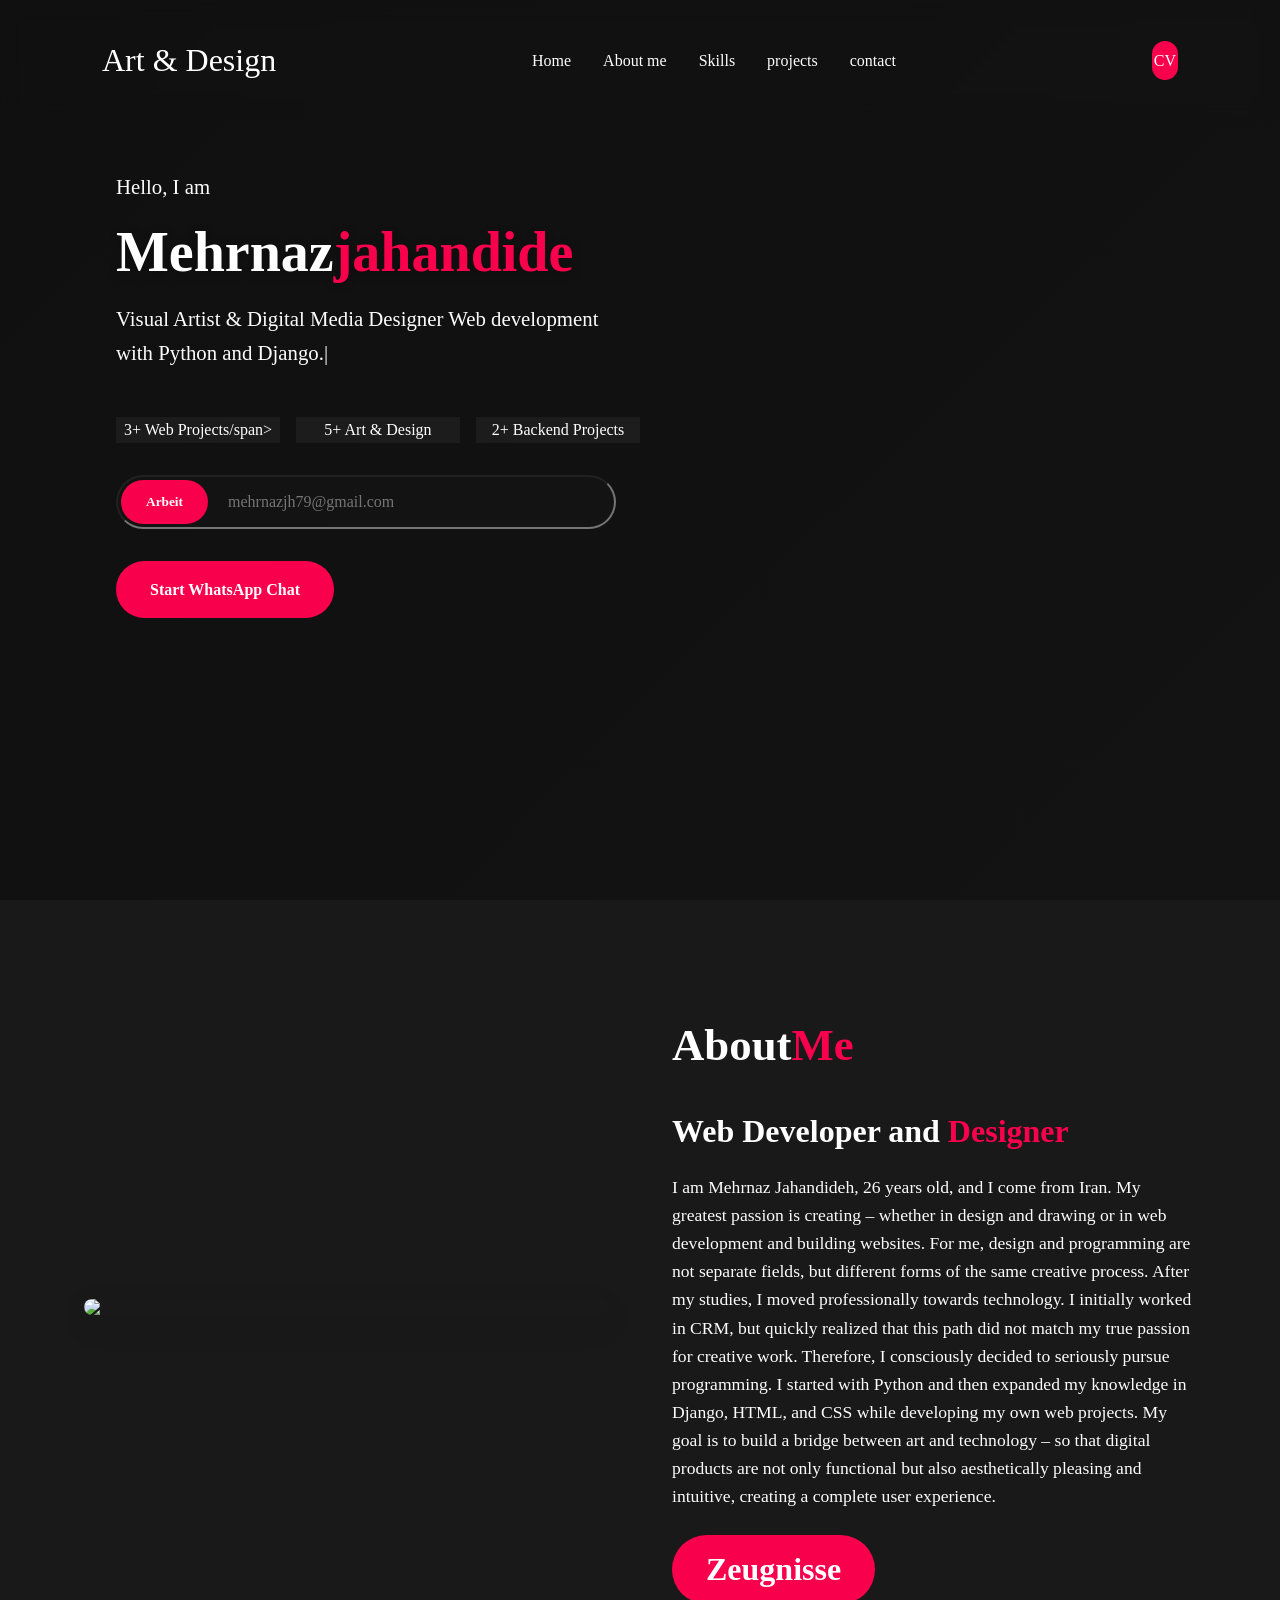
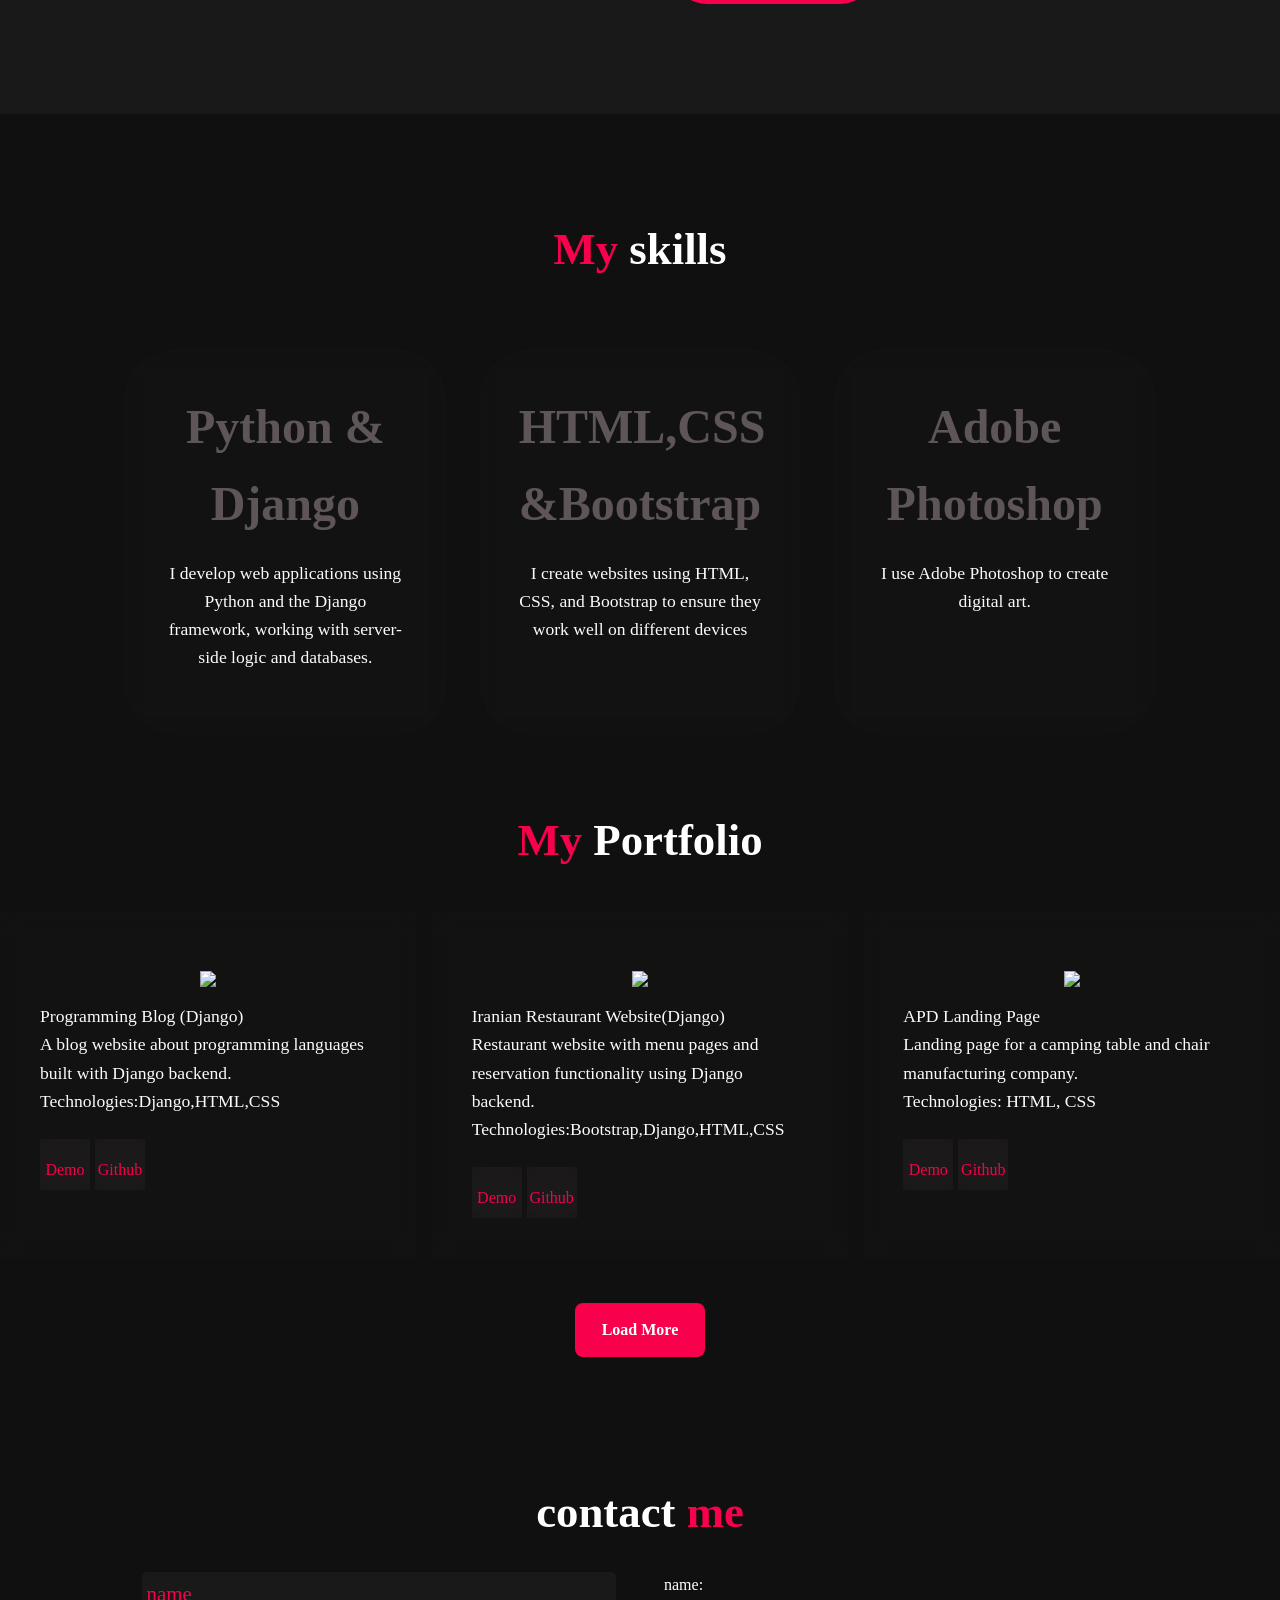
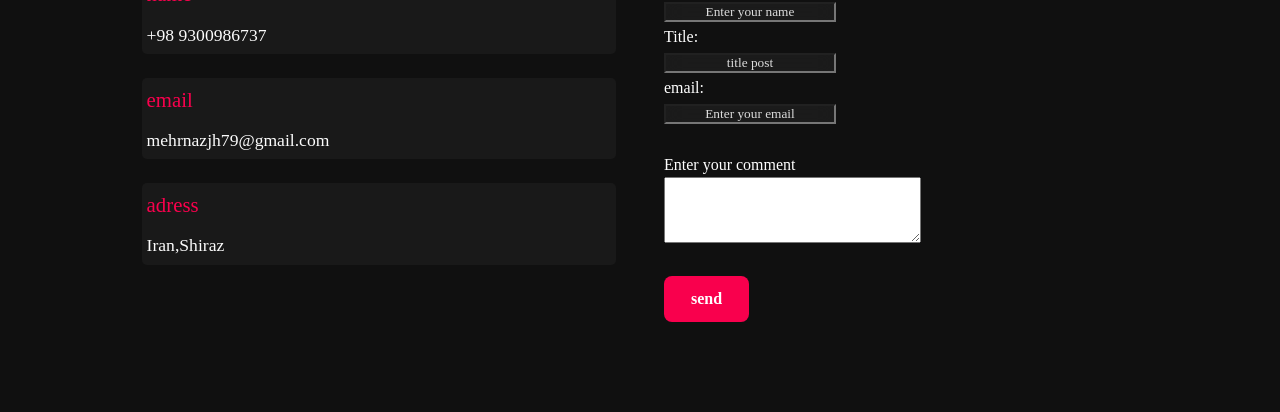
==== index.html @ fc0da2ab "Add files via upload" ====
<!DOCTYPE html>
<html lang="en">
<head>
    <meta charset="UTF-8">
    <link rel="stylesheet" href="./css/style.css">
    <link rel="stylesheet" href="./css/design.css">

    <!-- <link rel="preconnect" href="https://fonts.gstatic.com" crossorigin> -->
    <!-- <link href="https://fonts.googleapis.com/css2?family=Amiri:ital,wght@0,400;0,700;1,400;1,700&display=swap" rel="stylesheet"> -->
    <!-- <link rel="stylesheet" href="https://cdnjs.cloudflare.com/ajax/libs/font-awesome/6.5.0/css/all.min.css"> -->
    <meta name="viewport" content="width=device-width, initial-scale=1.0">
    <title>Lebenslauf</title>
</head>
<body>
    <header class="header">
        <div class="container">
            <nav class="navbar">
               <a href="design.html" class="logo">Art & Design</a>
               <input type="checkbox" id="menu-toggle" class="menu-checkbox">
                <label for="menu-toggle" class="menu-label">
                    <span class="bar"></span>
                    <span class="bar"></span>
                    <span class="bar"></span>
                </label>

                
               <ul class="nav-links" id="navlinks">
                <li><a href="#start">Home </a></li>
                <li><a href="#Über mich">About me</a></li>
                <li><a href="#Fähigkeiten">Skills </a></li>
                <li><a href="#Projekte">projects </a></li>
                <li><a href="#Kontakt">contact </a></li>
                <!-- <li><a href="#">melden / sign in</a></li> -->
                </ul>

                <a href="#Lebenslauf" class="btn">CV</a>
            </nav>
        </div>
    </header>
    <section class="hero" id="start">
        <div class="container">
            <div class="hero-grid">
                <div class="hero-content">
                    <h4>Hello, I am </h4>
                    <h1>Mehrnaz<span class="highlight">jahandide</span></h1>
                    <h4 class="typing-effect">Visual Artist & Digital Media Designer
Web development with Python and Django.</h4>


                
                    <div class="hero-status">
                        <div class="stat-item">
                            <span class="num">3+</span>
                            <span class="label">Web Projects/span>
                        </div>
                        <div class="stat-item">
                            <span class="num">5+</span>
                            <span class="label">Art & Design</span>
                        </div>
                        <div class="stat-item">
                            <span class="num">2+</span>
                            <span class="label">Backend Projects</span>
                        </div>
                    </div>
                        <form action="" class="newsletter-form">
                            <input type="email" placeholder="mehrnazjh79@gmail.com">
                            <input type="submit" value="Arbeit" >
                        </form>
                        <div class="hero-cta">
                          <a href="#" class="btn">Start WhatsApp Chat</a>
                        </div>
                </div>
           </div>
        </div>

    </section>
    <section class="about" id="Über mich">
		<div class="container">
			<div class="about-content">
				<div class="about-img">
				    <img src="./css/img/me.jpg">
				</div>
				<div class="text_about">
                    <h2>About<span class="highlight">Me</span></h2>
                    <h3>Web Developer and <span class="highlight"> Designer</span></h3>
                    <p>



I am Mehrnaz Jahandideh, 26 years old, and I come from Iran.
My greatest passion is creating – whether in design and drawing or in web development and building websites. For me, design and programming are not separate fields, but different forms of the same creative process.

After my studies, I moved professionally towards technology. I initially worked in CRM, but quickly realized that this path did not match my true passion for creative work. Therefore, I consciously decided to seriously pursue programming.

I started with Python and then expanded my knowledge in Django, HTML, and CSS while developing my own web projects.

My goal is to build a bridge between art and technology – so that digital products are not only functional but also aesthetically pleasing and intuitive, creating a complete user experience.


                    </p>
                 
                    <button id="Lebenslauf" class="btn"><a href="./files/meine_zeugnisse.zip" download class="logo">Zeugnisse</a></button>	
    			</div>
                
		    </div>
		</div>
	</section>
    <section class="skills" id="Fähigkeiten">
        <div class="container">
            <div class="titls">
                <h2><span class="highlight">My</span> skills</h2>
            </div>

            <div class="skills-grid">
                <div class="box">
                    <h3 class="title2-logo">Python & Django</h3>
                    <p>I develop web applications using Python and the Django framework, working with server-side logic and databases.</p>
                </div>
               

                
                    <div class="box">
                        <h3 class="title2-logo">HTML,CSS &Bootstrap</h3>
                        <p>I create websites using HTML, CSS, and Bootstrap to ensure they work well on different devices</p>
                    </div>
                
                
                
                    <div class="box">
                        <h3 class="title2-logo">Adobe Photoshop</h3>
                        <p>I use Adobe Photoshop to create digital art.

</p>
                    </div>
                

                
            </div>
        </div>
    </section>
    <section class="portfilio" id="Projekte">
         <!-- <div class="container">  -->
            <div class="titls">
                <h2><span class="highlight">My</span> Portfolio</h2>
            </div>  

            <div class="portfilio-grid">
        <div class="box2">
          <div class="image-portfilio">
            <img src="./css/img/Tech Blog.jpeg"> 
          </div>
          <div class="text-portfilio">
            <p>Programming Blog (Django)<br>
A blog website about programming languages built with Django backend.<br>
Technologies:Django,HTML,CSS</p>
            <div class="github">
                 <div class="link"><a href="#">Demo</a></div>
                <div class="link"><a href="https://github.com/Mehrnazjahandideh/Techblog">Github</a></div>
            </div>
        </div>
    </div>

    <!-- چک‌باکس پنهان دقیقا بعد از کارت 1 -->
    <input type="checkbox" id="load-more-toggle" class="load-more-checkbox">

    <!-- کارت 2 (مخفی فقط در موبایل) -->
    <div class="box2 hide-mobile-only">
        <div class="image-portfilio">
            <img src="./css/img/home.jpeg">  
        </div>
        <div class="text-portfilio">
            <p>Iranian Restaurant Website(Django)<br>
             Restaurant website with menu pages and reservation functionality using Django backend.
             <br>Technologies:Bootstrap,Django,HTML,CSS</p>
            <div class="github">
                <div class="link"><a href="https://meher.pythonanywhere.com/">Demo</a></div>
                <div class="link"><a href="https://github.com/Mehrnazjahandideh/Iranfood">Github</a></div>
            </div>
        </div>
    </div>

    <!-- کارت 3 (مخفی فقط در موبایل) -->
    <!-- <div class="box2 hide-mobile-only">
        <div class="image-portfilio">
            <img src="./css/img/blog.de.jpeg">  
        </div>
        <div class="text-portfilio">
            <p>German States Blog(Django)<br>
              A blog about German states with articles and simple navigation structure.<br>
              Technologies:Bootstrap,Django,HTML,CSS
            </p>
            <div class="github">
                <div class="link"><a href="#">Demo</a></div>
                <div class="link"><a href="https://github.com/Mehrnazjahandideh/blog.de">Github</a></div>
            </div>
        </div>
    </div>
     -->

    <!-- کارت 4 (همیشه مخفی) -->
    <div class="box2 hide-mobile-only">
        <div class="image-portfilio">
            <img src="./css/img/apd.jpeg"> 
        </div>
        <div class="text-portfilio">
            <p>APD Landing Page<br>
               Landing page for a camping table and chair manufacturing company.<br>
               Technologies: HTML, CSS
            </p>
            <div class="github">
                <div class="link"><a href="https://mehrnazjahandideh.github.io/APDLanding/">Demo</a></div>
                <div class="link"><a href="https://github.com/Mehrnazjahandideh/APDLanding">Github</a></div>
            </div>
        </div>
    </div>

    <!-- کارت 5 (همیشه مخفی) -->
    <div class="box2 hide-always">
        <div class="image-portfilio">
            <img src="./css/img/kaffe.png">  
        </div>
        <div class="text-portfilio">
            <p>Coffee Landing Page<br>
             Modern landing page for a German coffee brand.<br>
             Technologies: HTML, CSS
            </p>
            <div class="github">
               <div class="link"><a href="https://mehrnazjahandideh.github.io/kaffee.de/">Demo</a></div>
               <div class="link"><a href="https://github.com/Mehrnazjahandideh/kaffee.de">Github</a></div>
            </div>
        </div>
    </div>

    <!-- کارت 6 (همیشه مخفی) -->
    <div class="box2 hide-always">
        <div class="image-portfilio">
            <img src="./css/img/Screenshot_27-6-2026_4130_127.0.0.1.jpeg">  
        </div>
        <div class="text-portfilio">
            <p>Portfolio Website<br>
              My personal portfolio website showcasing projects.<br>
              Technologies: HTML, CSS</p>
            <div class="github">
                <div class="link"><a href="https://mehrnazjahandideh.github.io/Mehrnazjahandideportfolioweb/">Demo</a></div>
                <div class="link"><a href="https://github.com/Mehrnazjahandideh/Mehrnazjahandideportfolioweb">Github</a></div>
            </div>
        </div>
    </div>

    <label for="load-more-toggle" class="load-more-btn btn">Load More</label>
    </section>

<!-- فوتر -->
    <footer class="contact" id="Kontakt">
        <div class="container">
            <h2 class="titls">contact<span class="highlight"> me</span></h2>
        <div class="footer-melden">

          <div class="info">
            <div class="footer">
               <h5 class="name"><span class="highlight">name</span></h5>
               <p class="number">+98 9300986737 </p>
            </div>

            <div class="footer">
               <h5 class="name"><span class="highlight">email</span></h5>
               <p class="number">mehrnazjh79@gmail.com </p>
            </div>

            <div class="footer">
                <h5 class="name"><span class="highlight">adress</span></h5>
                <p class="number">Iran,Shiraz </p>
            </div>
        </div>


        <div class="footer-form">
            <label for="name">name:</label><br>
            <input class="stat-item" type="text" name="name" value="Enter your name">
            <br>

            <label for="title">Title:</label><br>
            <input class="stat-item" type="text" name="title" value="title post"><br>

            <label for="email">email:</label><br>
            <input class="stat-item" class="stat-item" type="text" name="email" value="Enter your email">
            <br><br>
            
            <label for="text">Enter your comment</label><br>
            <textarea name="BLOG" id="" cols="30" rows="4"></textarea><br><br>
            <button type="submit" value="send" class='send btn'>send</button>
        
        </div>
      </div>
        
    </footer>
</body>
</html>
---- css/style.css ----
*{
    margin: 0;
    padding: 0;
    box-sizing: border-box;
    font-family: Cambria, Cochin, Georgia, Times, 'Times New Roman', serif;
}
html{
    scroll-behavior: smooth;
}
body{
    background-color: var(--dark-color);
    color: var(--light-color);
     line-height: 1.6;
    /* overflow: hidden; */
}
h1{
    font-size: 3.5rem;
    font-weight: 800;
    line-height: 1.2;
}
h2{
    font-size: 2.8rem;
    font-weight: 700;
    margin-bottom: 1.5rem;
}
h3{
     font-size: 2rem;
    font-weight: 600;
    margin-bottom: 1rem;
}
h4{
    font-size: 1.5rem;
    font-weight: 500;
}
h5{
    font-size: 1.3rem;
    font-weight: 500;
}
p{
    font-size: 1.1rem;
    margin-bottom: 1.5rem;
    color: var(--gray-color);
}
:root {
    --primary-color:#f9004d;
    --primary-light:rgba(249, 0 ,77 ,0.1);
    --secodary-color:#191919;
    --dark-color:#101010;
    --light-color:#ffff;
    --gray-color:#fcfcfc;
    --rtanition:all 0.3s ease;
    --box-shadow:0 10px 30px rgba(0,0,0,0.1);
    --birder-radius:12px;

}
.container{
    width:90%;
    max-width: 1200px;
    margin: 10px auto;
    padding: 0 20px;

}
header{
    position: fixed;
    top: 0;
    right: 0;
    width: 100%;
    z-index: 1000;
    backdrop-filter: blur(10px);
    padding: 20px;
    transition:var(--rtanition) ;
    display: flex;

}
header.scrolled{
    padding: 15px;
    box-shadow: 0 5px 20px rgba(0,0,0,0.1);
}
.navbar{
    display: flex; 
    justify-content: space-between;
    align-items: center;
}
.logo{
    font-size: 2rem;
    font-weight: 800;
    color: var(--light-color);
    text-decoration: none;

}
.logo:hover{
    color: var(--primary-color);
}
  
.nav-links{
    display: flex;
    gap: 2rem;
    list-style-type: none;
    gap: 2rem;
   /* margin-right: 300px; */
    /* padding-top: 20px; */
}
@media screen and (max-width: 768px) {
     .nav-links {
        position: absolute;
        top: 100%;
        left: -100%;
        flex-direction: column;
        width: 100%;
        text-align: center;
        padding: 30px 0;
        transition: 0.4s ease-in-out;
        background: rgba(30, 30, 30, 0.7);
        backdrop-filter: blur(10px); 
        -webkit-backdrop-filter: blur(10px);

     }
    .menu-checkbox:checked ~ .nav-links {
        left: 0;
    }
}
.nav-links  a:hover{
    color: var(--primary-color);
} 
.navbar a {
    color: var(--light-color);
    font-weight: 500;
    transition: var(--rtanition);
    position: relative;
    padding: 5px 0px;
    text-decoration: none;
}

.nav-links a::after{
    content: "";
    position: absolute;
    bottom: 0;
    right: 0;
    width: 0;
    height: 2px;
    background-color: var(--primary-color);
    transition: var(--rtanition);
    
}
.nav-links a:hover::after{

    width: 100%;
}
.btn{
    display: inline-block;
    background-color: var(--primary-color);
    color: var(--light-color);
    padding: 14px 32px;
    border-radius: 50px;
    text-decoration: none;
    font-weight: 600;
    border: 2px solid transparent;
    transition: var(--rtanition);
    cursor: pointer;
    font-size: 1rem;
}
@media screen and (max-width: 768px) {
     .btn {
        display: none;
    }
}
.btn:hover {
    background-color: transparent ;
    background-color: rgb(148, 153, 137);
    transform: translateY(-3px);
    box-shadow: var(--box-shadow);
    border: 2px solid;
    transform: translateY(-5px);
    border-color: var(--primary-color);
    background: rgba(255,255,255,0.1);
    border:1px solid var(--primary-color);
    

}
.menu-checkbox {
    display: none;
}
.menu-label {
    display: none;
    flex-direction: column;
    cursor: pointer;
    gap: 5px;
}

.bar {
    width: 25px;
    height: 3px;
    background-color: var(--light-color); /* یا کلمه white بنویس */
    transition: all 0.3s ease;
}
@media screen and (max-width: 768px) {
     .menu-label {
        display: flex;
    }
}
    

/*  /////////////////////////////////سوال */
.hero{
    min-height: 100vh;
    position: relative;
    overflow: hidden;
    background: linear-gradient(
        135deg,
        rgba(16 16 16 / 100%) 0%,
        rgb(25 25 25 / 30%) 100%,
        rgb(16 16 16 / 0%) 0%

      ),
      url(./img/duck.jpg);
    background-size: cover;
    /* background-position: center; */
    background-attachment: fixed;
    padding: 160px 0px 50px ;
    
}
.hero-grid{
    display: grid;
    grid-template-columns: 1fr 1fr;

}
@media screen and (max-width: 768px) {
    
    .hero-grid {
        grid-template-columns: 1fr; 
        text-align: left; 
    }}
.hero-content{
    animation: fadeUp 1s ease;
    padding-left: 2rem;
}
@media screen and (max-width: 768px) {
     .hero-content {
        padding-left: 0;
    }
    }
.hero-content h4 {
    color: var(--gray-color);
    margin-bottom: 1rem;
    font-size: 1.3rem;
    animation: fadeUp 1s ease 0.2s both; 


}
.hero-content h1{
    margin-bottom: 1rem;
    animation: fadeUp 1s ease 0.4s both;
    text-shadow: 0 2px 10px rgb(0 , 0, 0, 0.3);
}
@media screen and (max-width: 768px) {
     .hero-content h1 {
        font-size: 2.5rem;
    }
    .hero-status {
       gap: 0.5rem; /* فاصله بین باکس‌ها کمتر شود */
       margin: 2rem 10px; /* کمی فاصله از لبه‌های گوشی داشته باشد */
    }

    .stat-item {
       padding: 10px 5px; /* پدینگ داخل باکس‌ها را تنظیم می‌کنیم */
    }
    .newsletter-form {
        max-width: 100%; 
        padding: 0 10px;
        display: flex;
        
    }

    .newsletter-form input[type='email'] {
        padding: 15px 20px; 
        margin-bottom: 10px; 
        border-radius: 30px;
        width: 100%;
    }

    .newsletter-form input[type='submit'] {
        /* position: static;  */
        width: 30%; 
        height: 70%;
        padding: 15px 20px;
        border-radius: 30px;
        margin-left: 10px;
        
        
    }
      
    }
.hero-content h3{
    margin-bottom: 2.5rem;
    color: #ddd;
    animation: fadeUp 1s ease 0.6s both;
}
@keyframes fadeUp {
    from {
        opacity: 0;
        transform: translateY(30px);
    }
    to {
        opacity: 1;
        transform: translateY(0);
    }
}
.highlight{
    color: var(--primary-color);
}  
.typing-effect{
    position: relative;
    display: inline-block;
}
.typing-effect::after{
    content: '|';
    position: absolute;
    /* left: -5px; */
    animation: blink 1s infinite;
}
@keyframes blink{
    0%,
    100% {
        opacity: 1;
    }
    50%{
        opacity: 0;
    }
}
.hero-status{
    display: grid;
    grid-template-columns:repeat(3,1fr) ;
    gap: 1rem;
    margin: 2rem 0;
    animation: fadeUp 1s ease 0.8s both;
}
@keyframes fadeUp {
    from {
        opacity: 0;
        transform: translateY(30px);
    }
    to {
        opacity: 1;
        transform: translateY(0);
    }
}
.stat-item{
    text-align: center;
    background: rgba(225,225,225,0.05);
    /* padding: .5rem .5rem; */
    backdrop-filter: blur(10px);
    /* border-radius: var(--birder-radius); */
    /* border: 1px solid rgba(255,255,255,0.1); */
    transition: var(--rtanition);

}
.stat-item:hover{
    transform: translateY(-5px);
    border-color: var(--primary-color);
    background: rgba(255,255,255,0.1);
    border:1px solid var(--primary-color);
}
.newsletter-form{
    max-width: 500px;
    position: relative;
    animation: fadeUp 1s ease 0.6s both;
    margin-bottom: 2rem;
    
}
@keyframes fadeUp {
    from {
        opacity: 0;
        transform: translateY(30px);
    }
    to {
        opacity: 1;
        transform: translateY(0);
    }
}
.newsletter-form input[type='email']{
    width: 100%;
    padding: 16px 20px 16px 110px;
    border: 2px solid --primary-color;
    background: rgba(255,255,255,.01);
    color: var(--light-color);
    font-size: 1rem;
    backdrop-filter: blur(10px);
    border-radius: 50px;
    transition: var(--tranition);
}
.newsletter-form input[type='email']:focus{
    outline: none;
    box-shadow: 0 0 0 3px rgba(249, 0 ,77 ,0.3);
    background: rgba(225,225,225,0.15);
}

.newsletter-form input[type='submit']{
    position: absolute;
    /* right: 10px; */
    left: 5px;
/* margin-right: 380px;   */
    /* top: 9px; */
    top: 5px;
    bottom: 5px;
    /* padding: 11px 25px;  */
    padding: 0px 25px; 
    border: none;
    border-radius: 50px;
    background-color: var(--primary-color);
    color: var(--light-color);
    font-weight: 600;
    cursor: pointer;
    transition: var(--tranition);

}

.newsletter-form input[type='submit']:hover{
    border-color: #ff1a66;
    /* transform: scale(1.05); */
    transform: translateY(-3px);
    border-color: var(--primary-color);
    background: rgba(255,255,255,0.1);
    border:1px solid var(--primary-color);
}
/* درباره ما */

.about{
    padding: 100px 0;
    background-color: var(--secodary-color);
}
.about-content{
    display: grid;
    grid-template-columns: 1fr 1fr;
    gap: 4rem;
    align-items: center;
    
}
.about-img{
    border-radius: var(--birder-radius);
    overflow: hidden;
    box-shadow: var(--box-shadow);
    
}
.about-img img {
    width: 100%;
    height: auto;
    display: block;
    transition: var(--rtanition);
}
.about-img:hover img{
    transform: scale(1.1);
}
@media screen and (max-width: 768px) {
    .about-content {
        grid-template-columns: 1fr; 
        gap: 2rem; 
        text-align: center; 
    }

    
    .about-img {
        max-width: 400px;
        margin: 0 auto;
    }
}

/* مهارت */
.skills {
    width: 100%; 
    background-color:blur();
    margin-top: 100px;
    margin-bottom: 30px;
    
    
}
.titls{
   text-align: center;

}
.skills-grid{
    display: grid;
    gap: 2rem; 
    padding: 2.5rem;
    grid-template-columns: repeat(auto-fit , minmax(300px , 1fr));
}
.box{
    gap: 35px;
    /* background: var(--secodary-color); */
    padding: 2.5rem;
    border-radius: var(--birder-radius);
    border: 1px;
    transition: var(--rtanition);
    text-align: center;
    animation: fadeUp 1s ease;
    border: 2px solid --primary-color; 
    background: rgba(255,255,255,.01);
    color: var(--light-color);
    font-size: 2rem;
    backdrop-filter: blur(10px);
    border-radius: 50px;
    transition: var(--rtanition);

}
@keyframes fadeUp {
    from {
        opacity: 0;
        transform: translateY(50px);
    }
    to {
        opacity: 1;
        transform: translateY(0);
    }
}
.box:hover{
    border: 5px solid var(--primary-color);
}


.title2-logo{
    font-size: 3rem;
    color: #5e5558;
}

/* نمونه کار */
/* تنظیمات گرید اصلی (یکی شد) */
.portfilio-grid {
    padding-top: 10px; 
    display: grid;
    grid-template-columns: 1fr 1fr 1fr;
    gap: 15px;
    width: 100%;
}
@media screen and (max-width: 768px) {
    .portfilio-grid {
        grid-template-columns: 1fr;
    }
}

/* مخفی کردن چک باکس و کارت های 4 به بعد در همه حالت ها */
.load-more-checkbox,
.hide-always {
    display: none;
}

/* مخفی کردن کارت های 2 و 3 فقط در موبایل */
@media screen and (max-width: 768px) {
    .hide-mobile-only {
        display: none;
    }
}

/* استایل دکمه Load More */
.load-more-btn {
    display: inline-block;
    background-color: var(--primary-color);
    color: #fff;
    padding: 12px 25px;
    text-align: center;
    border-radius: 8px;
    cursor: pointer;
    /* این دستور باعث میشه دکمه بیفته وسط گرید */
    grid-column: 1 / -1; 
    margin: 30px auto;
    width: max-content;
    transition: 0.3s ease;
}

/* وقتی چک باکس تیک خورد، کارت های مخفی ظاهر میشن */
.load-more-checkbox:checked ~ .hide-always,
.load-more-checkbox:checked ~ .hide-mobile-only {
    display: block; 
    animation: fadeUp 0.5s ease forwards;
}

/* وقتی چک باکس تیک خورد، دکمه مخفی میشه */
.load-more-checkbox:checked ~ .load-more-btn {
    display: none;
}

/* ------------------------------------- */
/* استایل های باکس ها (بدون تغییر، فقط اصلاحات جزئی تایپی) */
.box2 {
    width: 100%;
    height: auto;
    padding: 2.5rem;
    text-align: center;
    animation: fadeUp 1s ease;
    background: rgba(255,255,255,.01);
    color: var(--light-color);
    font-size: 2rem;
    backdrop-filter: blur(10px);
    /* غلط املایی --rtanition به --transition تغییر کرد */
    transition: var(--transition); 
}

.box2 img {
    width: 100%;
    height: auto;
    object-fit: cover;
}

.github {
    display: flex;
    gap: 5px;
}

.link {
    width: 50px;
    text-align: center;
    justify-content: center;
    background: rgba(180, 129, 129, 0.05);
    backdrop-filter: blur(10px);
    transition: var(--transition);
}

.link:hover {
    transform: translateY(-5px);
    border-color: var(--primary-color);
    background: var(--secodary-color); /* اگر املای این متغیر در روت شما secodary است، همین بماند */
    border: 1px solid var(--primary-color);
}

.text-portfilio a {
    font-size: 1rem;
    text-decoration: none;
    color: var(--primary-color);
}

.text-portfilio p {
    text-align: left;
}




/* فوتر */
.contact {
    padding: 5rem 5%;
    


}
.footer-melden{
    display: grid;
    grid-template-columns: 0.5fr 0.5fr;
    gap: 3rem;
   
    
}

.info{
    flex-direction: colum;
    gap: 2rem;
    
}
.footer{
    background-color: var(--secodary-color);
    align-items: center;
    border-radius: 5px;
    transition: var(--rtanition);
    
    
    
}
.footer:hover{
    transform: translateY(-20px);
    background-color: var(--dark-color);
    
    
}
.footer h5{
    padding: 5px;
}
.footer p{
    padding: 5px;
}
.contact .stat-item{
    color: #ddd;
}
.send {
    display: inline-block;
    background-color: var(--primary-color);
    color: #fff;
    padding: 12px 25px;
    text-align: center;
    border-radius: 8px;
    cursor: pointer;
    width: max-content;
    transition: 0.3s ease;
}
---- css/design.css ----
.comming_soon {
    text-align: center;
    padding: 200px 20px;
    margin-bottom: -200px;
    
}

.coming-soon h1 {
    font-size: 2.4rem;
    margin-bottom: 20px;
}

.coming-soon p {
    font-size: 1.2rem;
    color: #555;
    
}
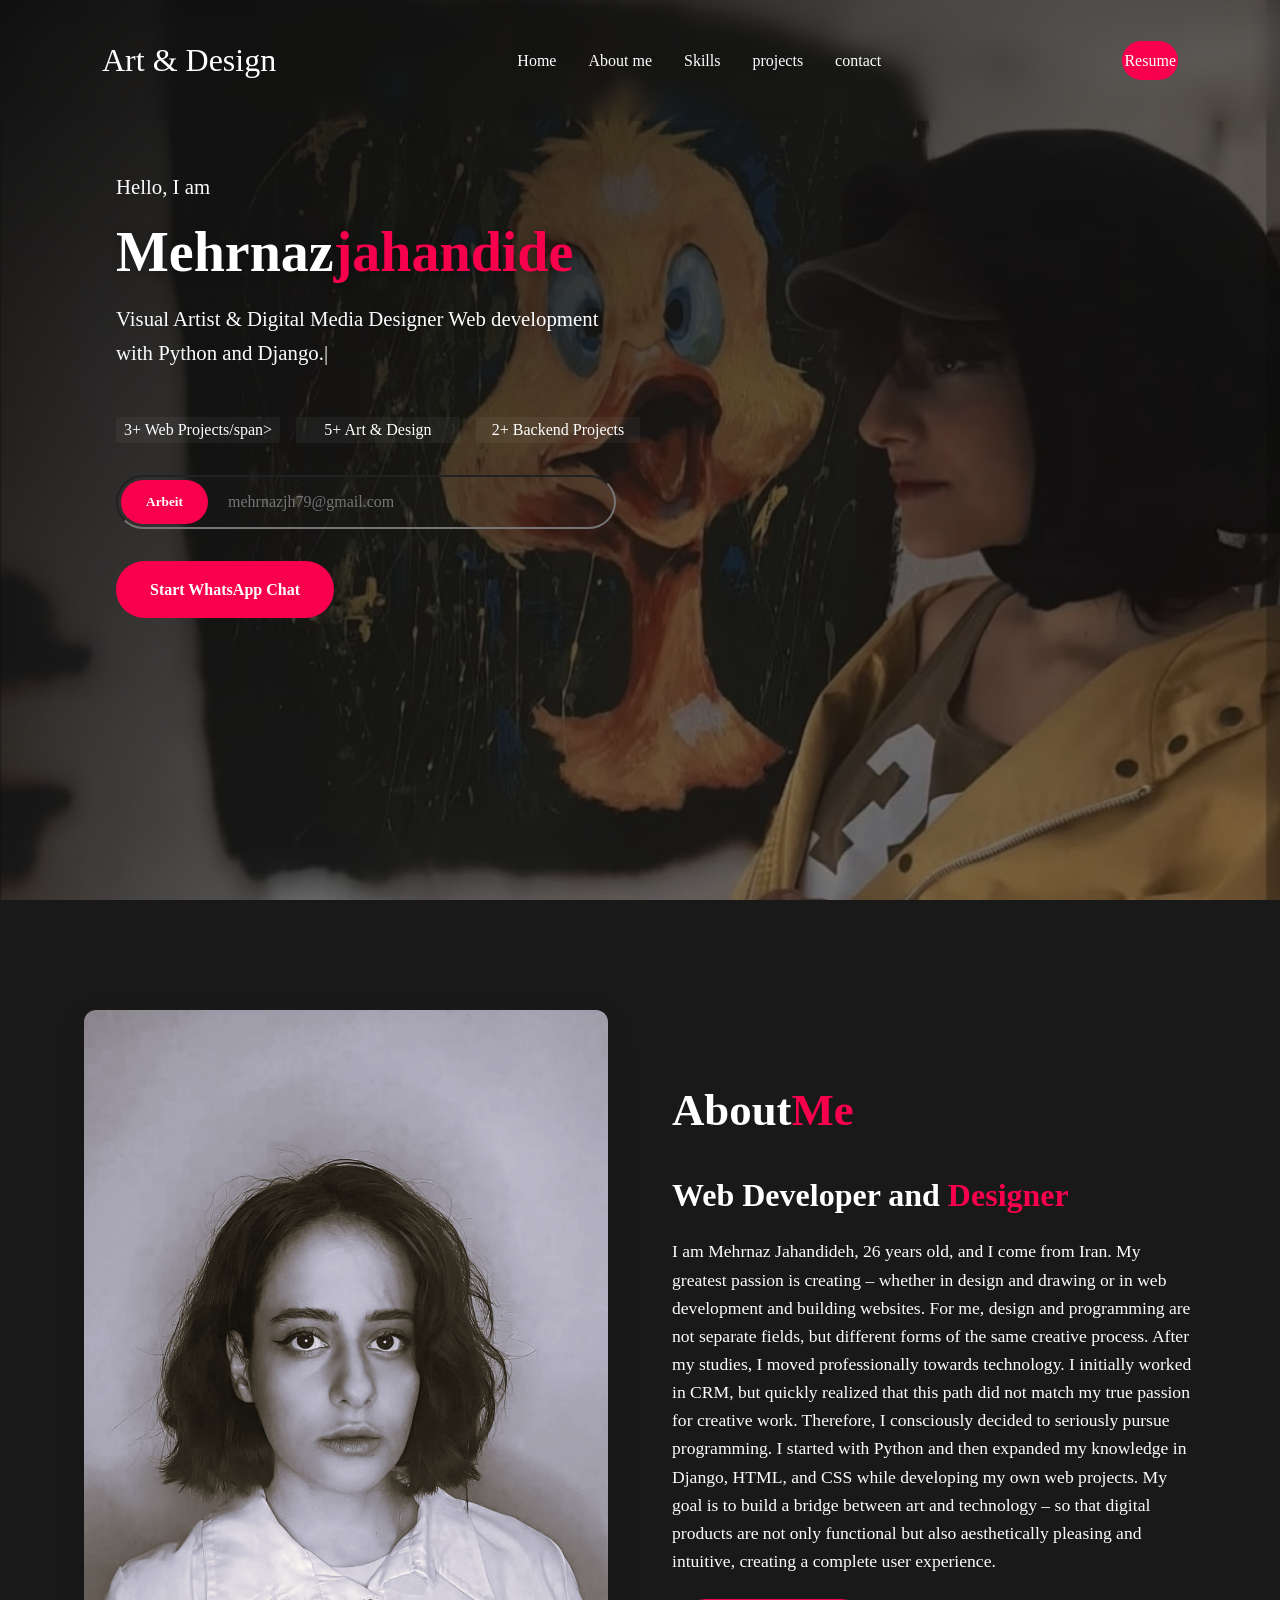
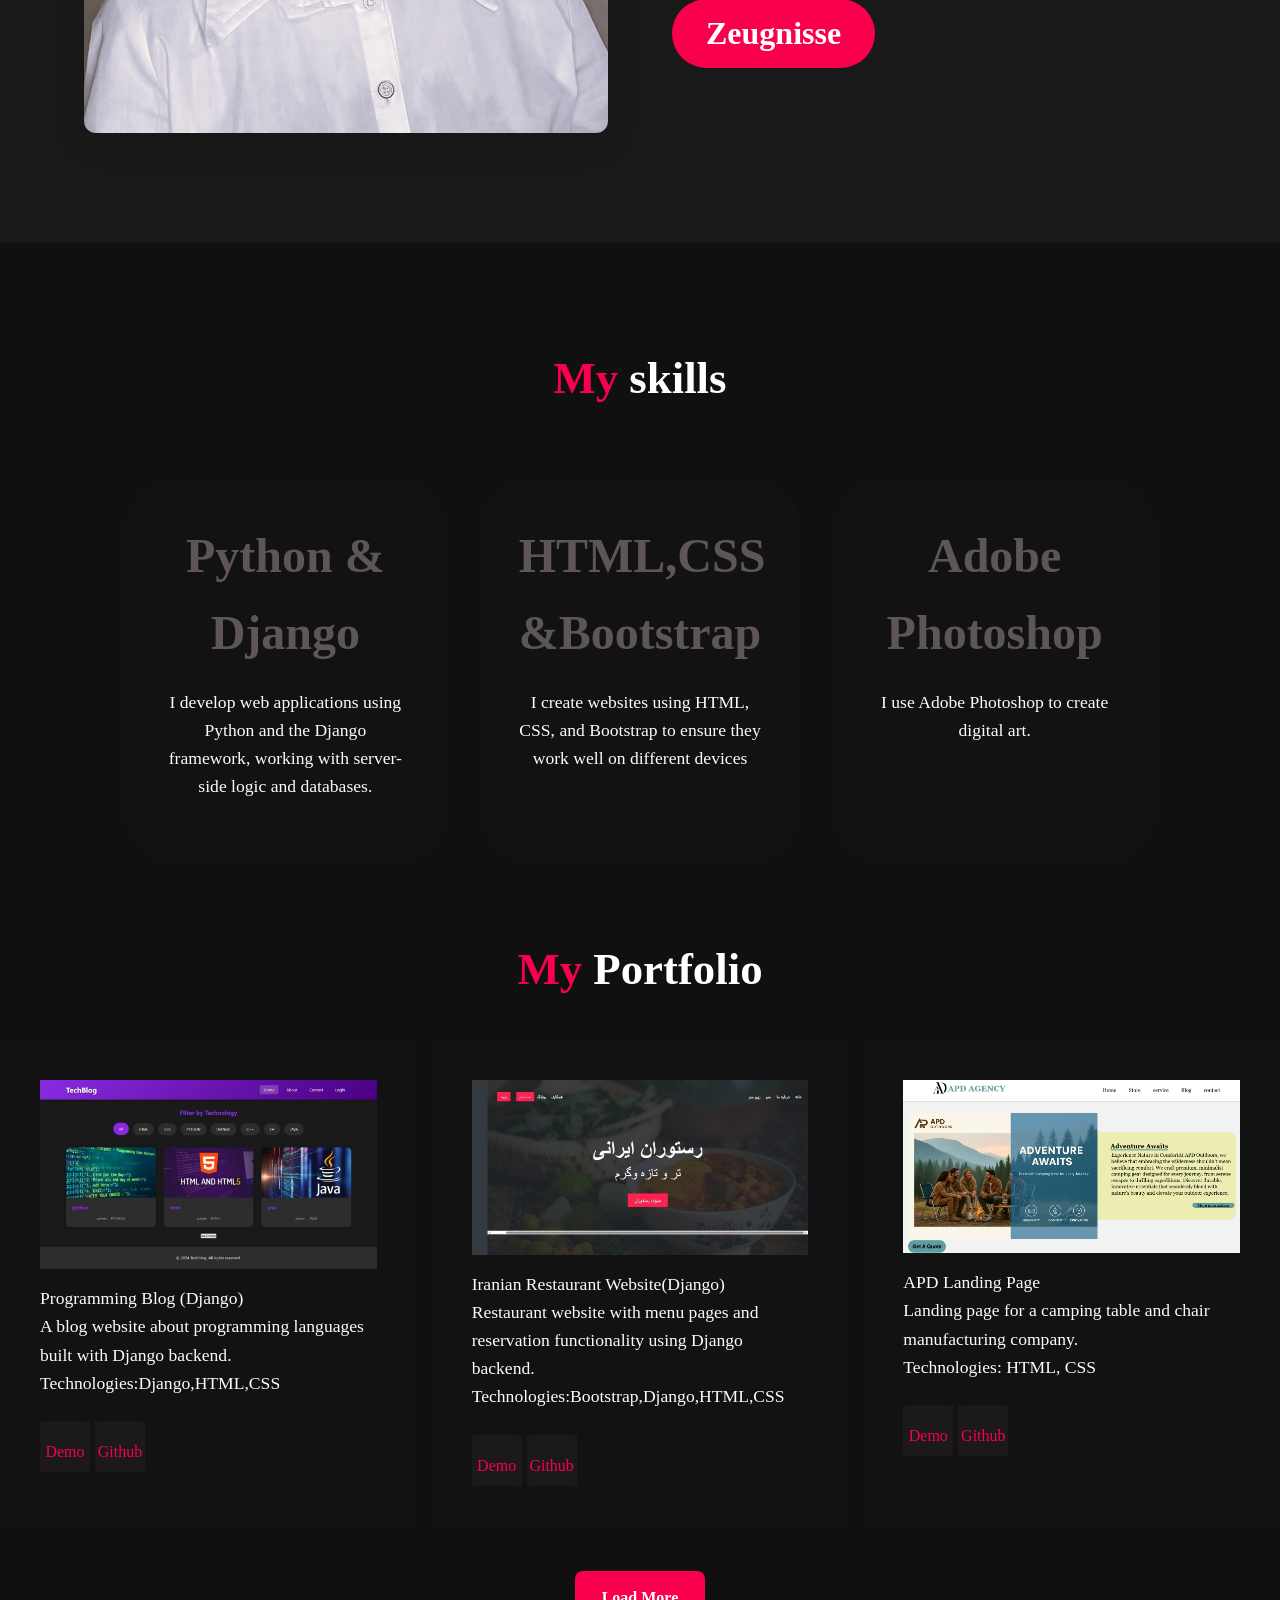
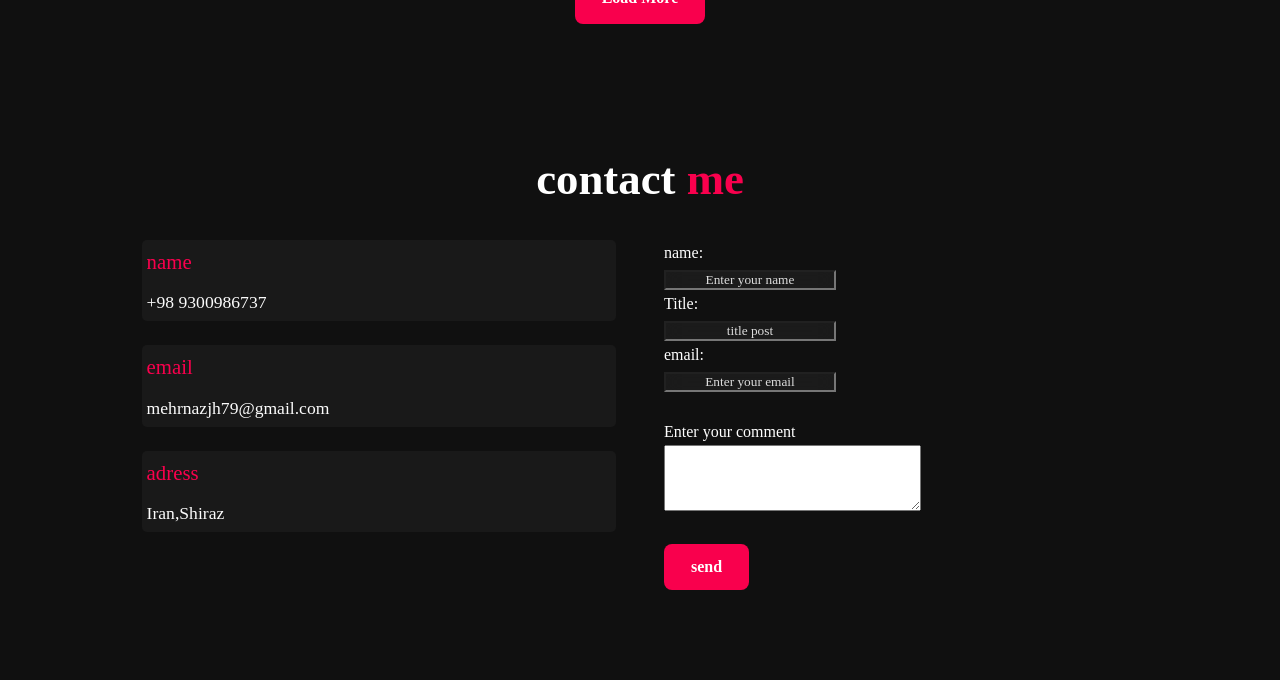
==== commit f0e0da38: "Add files via upload" ====
--- a/index.html
+++ b/index.html
@@ -33,7 +33,7 @@
                 <!-- <li><a href="#">melden / sign in</a></li> -->
                 </ul>
 
-                <a href="#Lebenslauf" class="btn">CV</a>
+                <a href="#Lebenslauf" class="btn"> Resume </a>
             </nav>
         </div>
     </header>
@@ -99,7 +99,7 @@
 
                     </p>
                  
-                    <button id="Lebenslauf" class="btn"><a href="./files/meine_zeugnisse.zip" download class="logo">Zeugnisse</a></button>	
+                    <button id="Lebenslauf" class="btn"><a href="./files/mehrnazjahandide.pdf" download class="logo">Zeugnisse</a></button>	
     			</div>
                 
 		    </div>
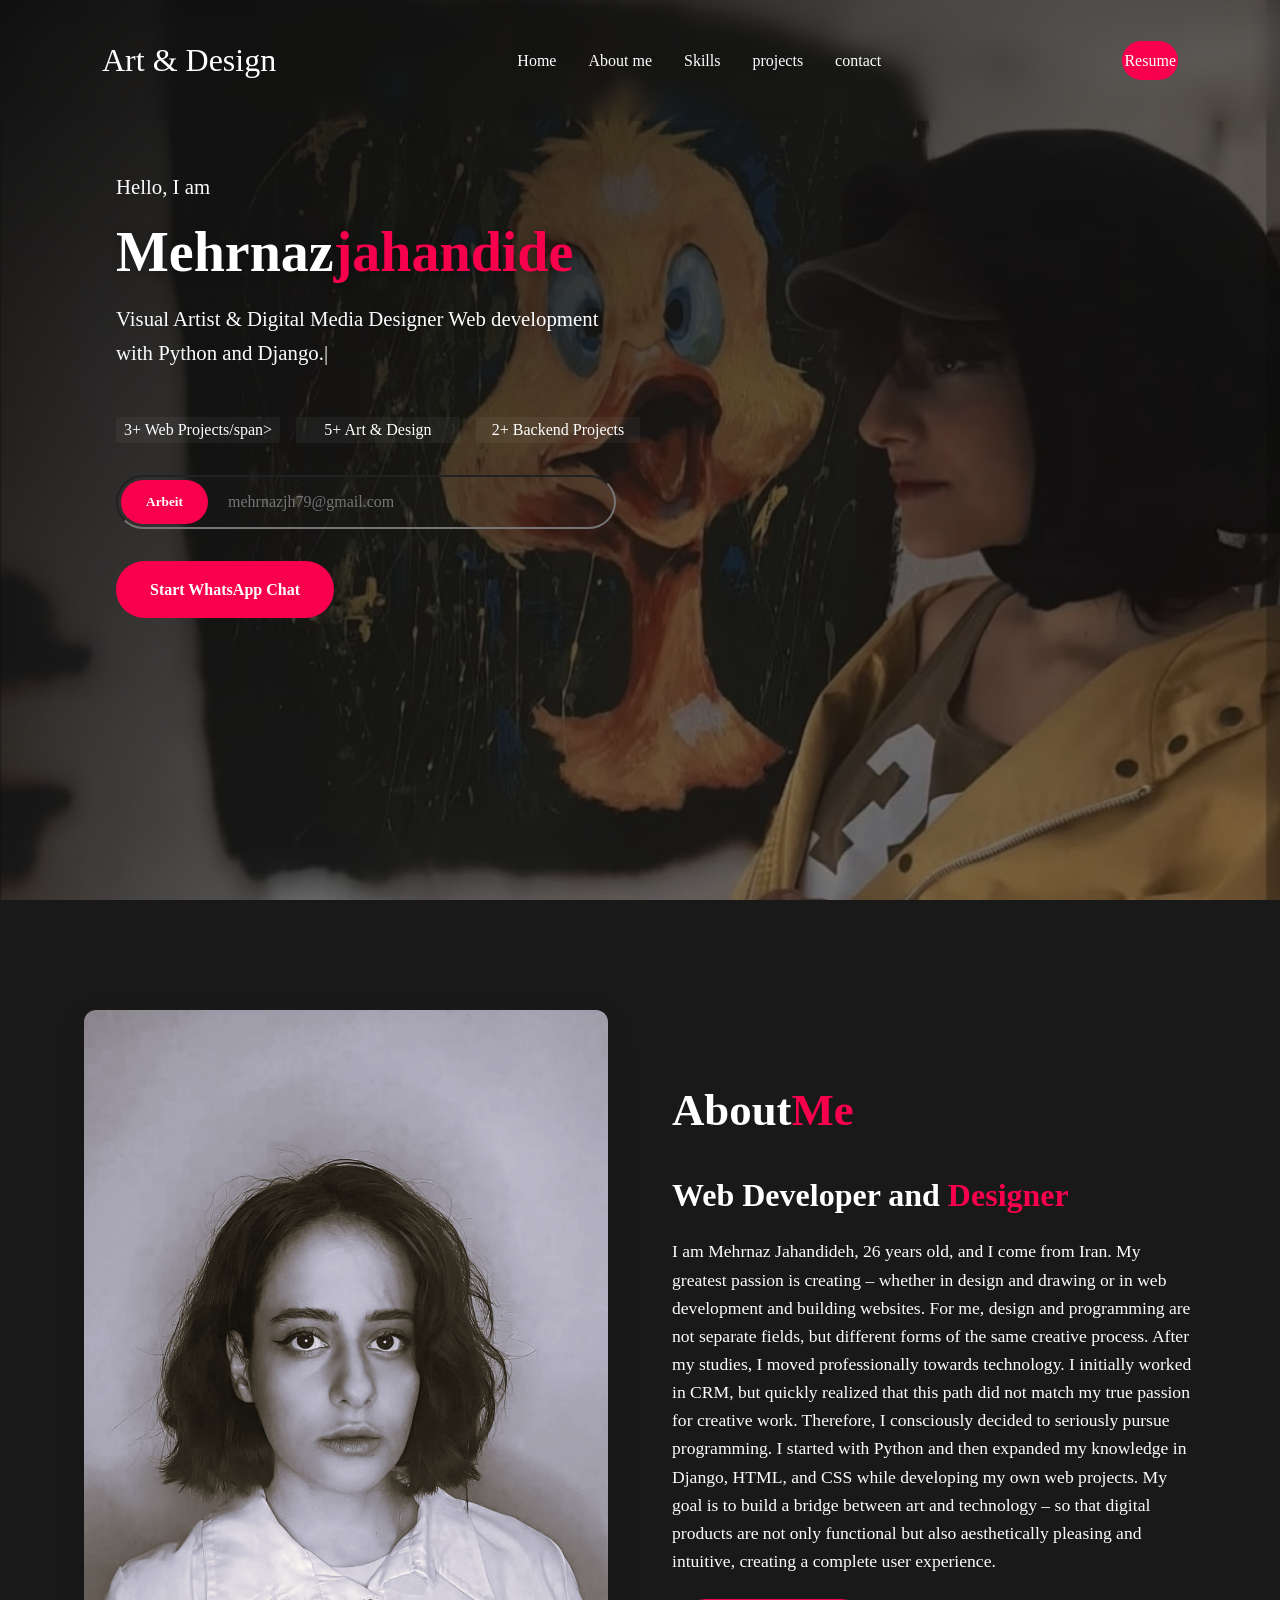
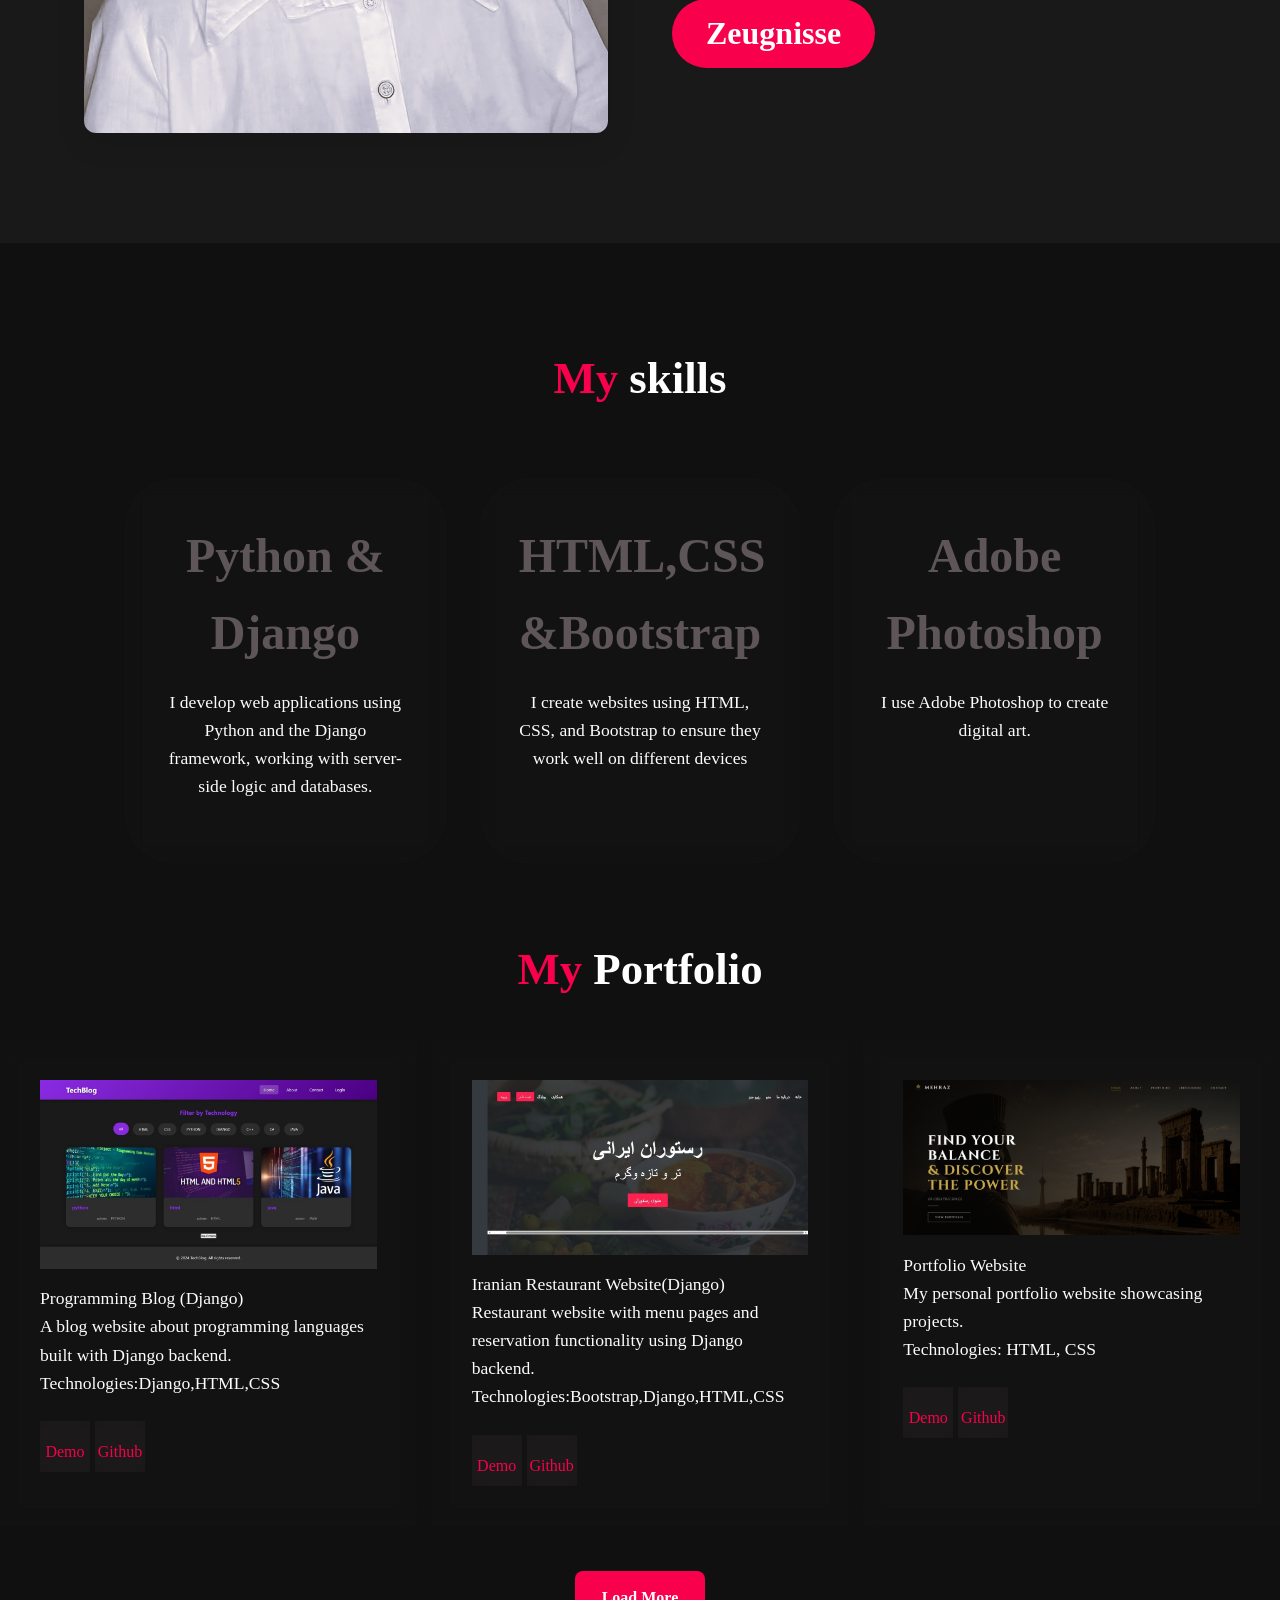
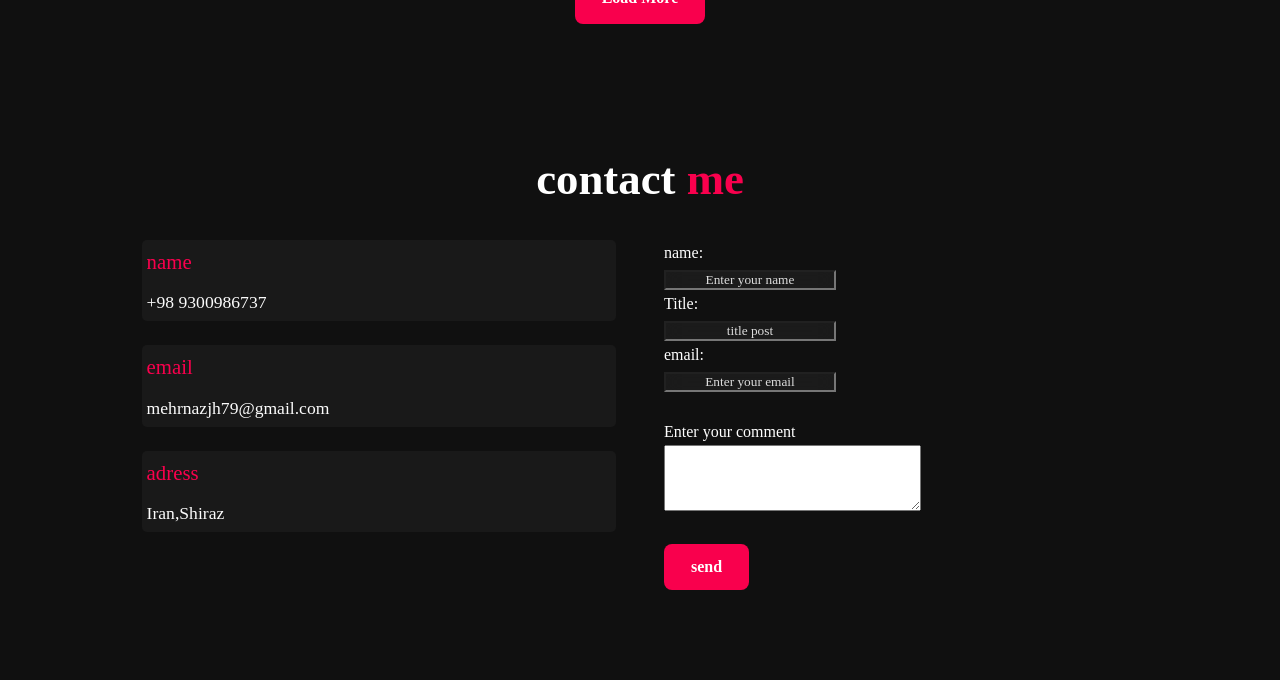
==== commit 26747727: "Add files via upload" ====
--- a/index.html
+++ b/index.html
@@ -178,6 +178,20 @@
             </div>
         </div>
     </div>
+    <div class="box2 hide-mobile-only">
+        <div class="image-portfilio">
+            <img src="./css/img/Screenshot_1-7-2026_42610_127.0.0.1.jpeg">  
+        </div>
+        <div class="text-portfilio">
+            <p>Portfolio Website<br>
+              My personal portfolio website showcasing projects.<br>
+              Technologies: HTML, CSS</p>
+            <div class="github">
+                <div class="link"><a href="https://mehrnazjahandideh.github.io/Mehrnazjahandideportfolioweb/">Demo</a></div>
+                <div class="link"><a href="https://github.com/Mehrnazjahandideh/Mehrnazjahandideportfolioweb">Github</a></div>
+            </div>
+        </div>
+    </div>
 
     <!-- کارت 3 (مخفی فقط در موبایل) -->
     <!-- <div class="box2 hide-mobile-only">
@@ -198,7 +212,7 @@
      -->
 
     <!-- کارت 4 (همیشه مخفی) -->
-    <div class="box2 hide-mobile-only">
+    <div class="box2 hide-always">
         <div class="image-portfilio">
             <img src="./css/img/apd.jpeg"> 
         </div>
@@ -232,20 +246,6 @@
     </div>
 
     <!-- کارت 6 (همیشه مخفی) -->
-    <div class="box2 hide-always">
-        <div class="image-portfilio">
-            <img src="./css/img/Screenshot_27-6-2026_4130_127.0.0.1.jpeg">  
-        </div>
-        <div class="text-portfilio">
-            <p>Portfolio Website<br>
-              My personal portfolio website showcasing projects.<br>
-              Technologies: HTML, CSS</p>
-            <div class="github">
-                <div class="link"><a href="https://mehrnazjahandideh.github.io/Mehrnazjahandideportfolioweb/">Demo</a></div>
-                <div class="link"><a href="https://github.com/Mehrnazjahandideh/Mehrnazjahandideportfolioweb">Github</a></div>
-            </div>
-        </div>
-    </div>
 
     <label for="load-more-toggle" class="load-more-btn btn">Load More</label>
     </section>
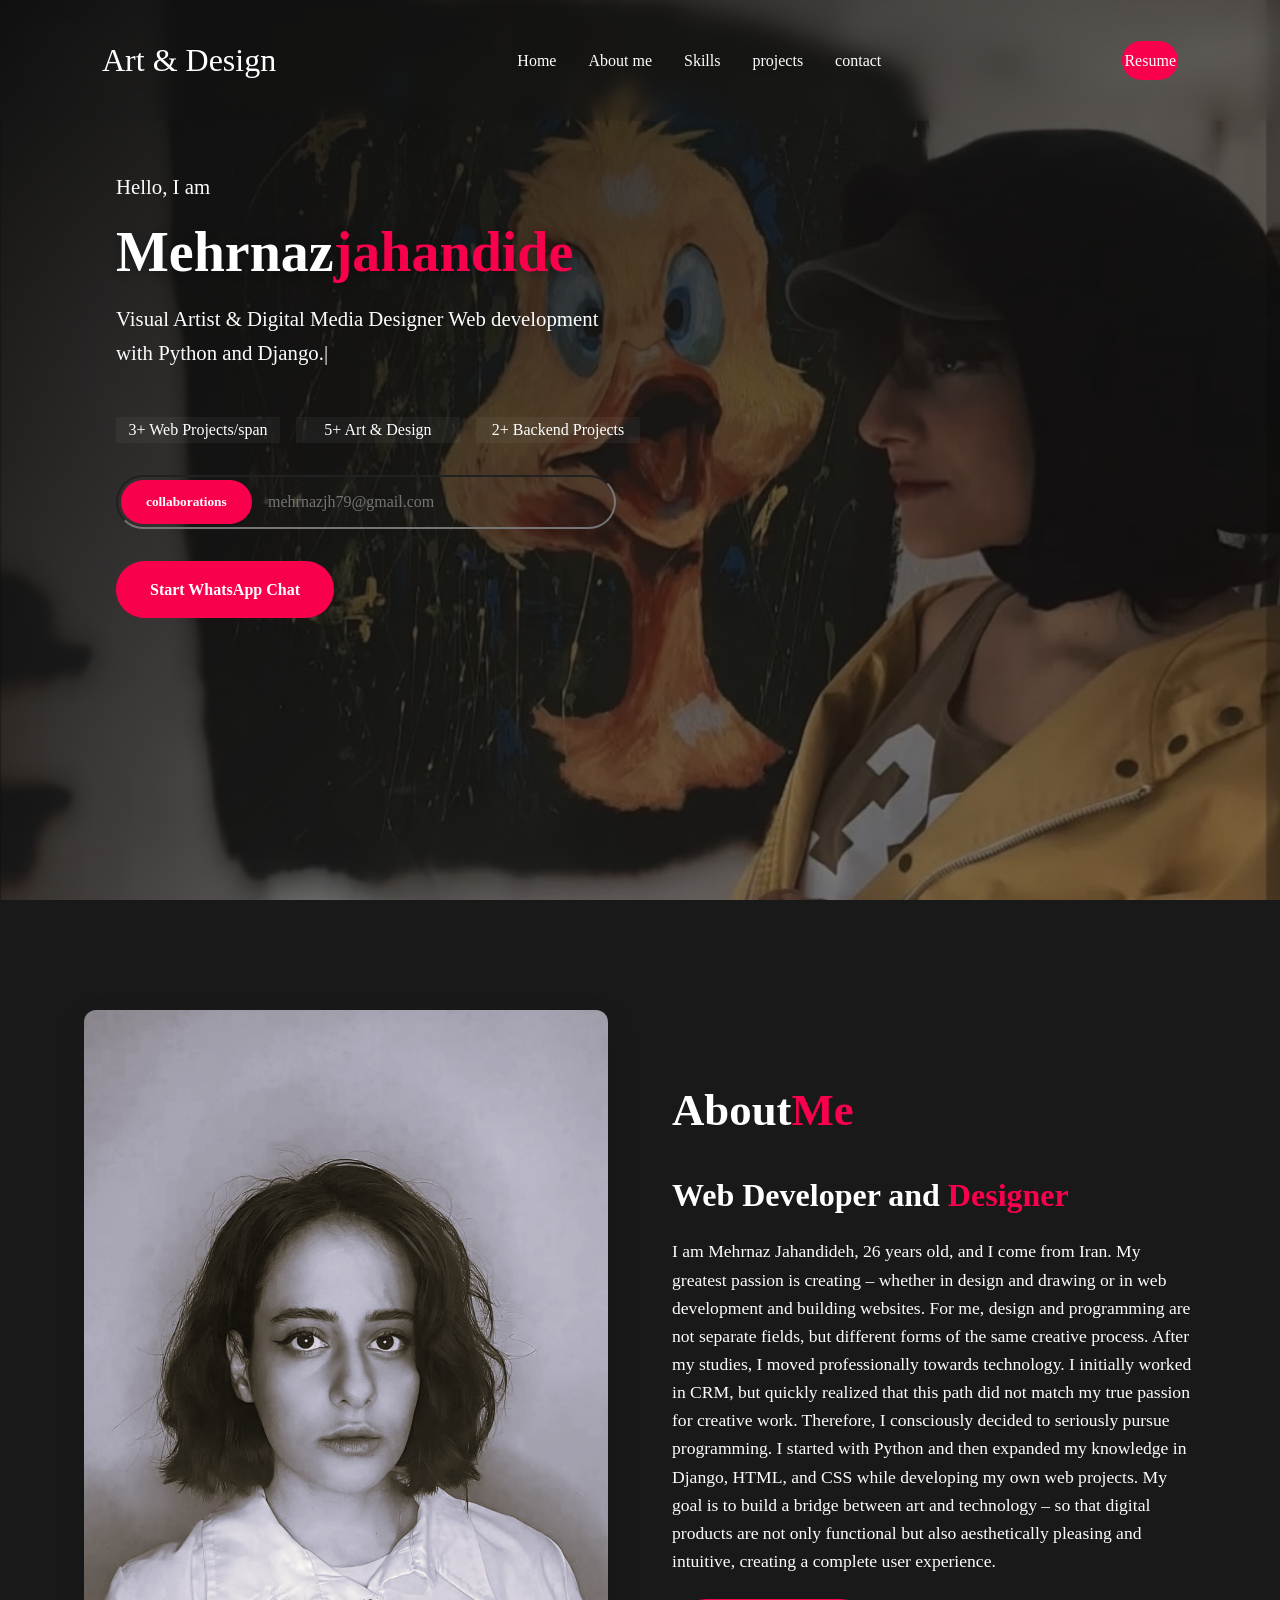
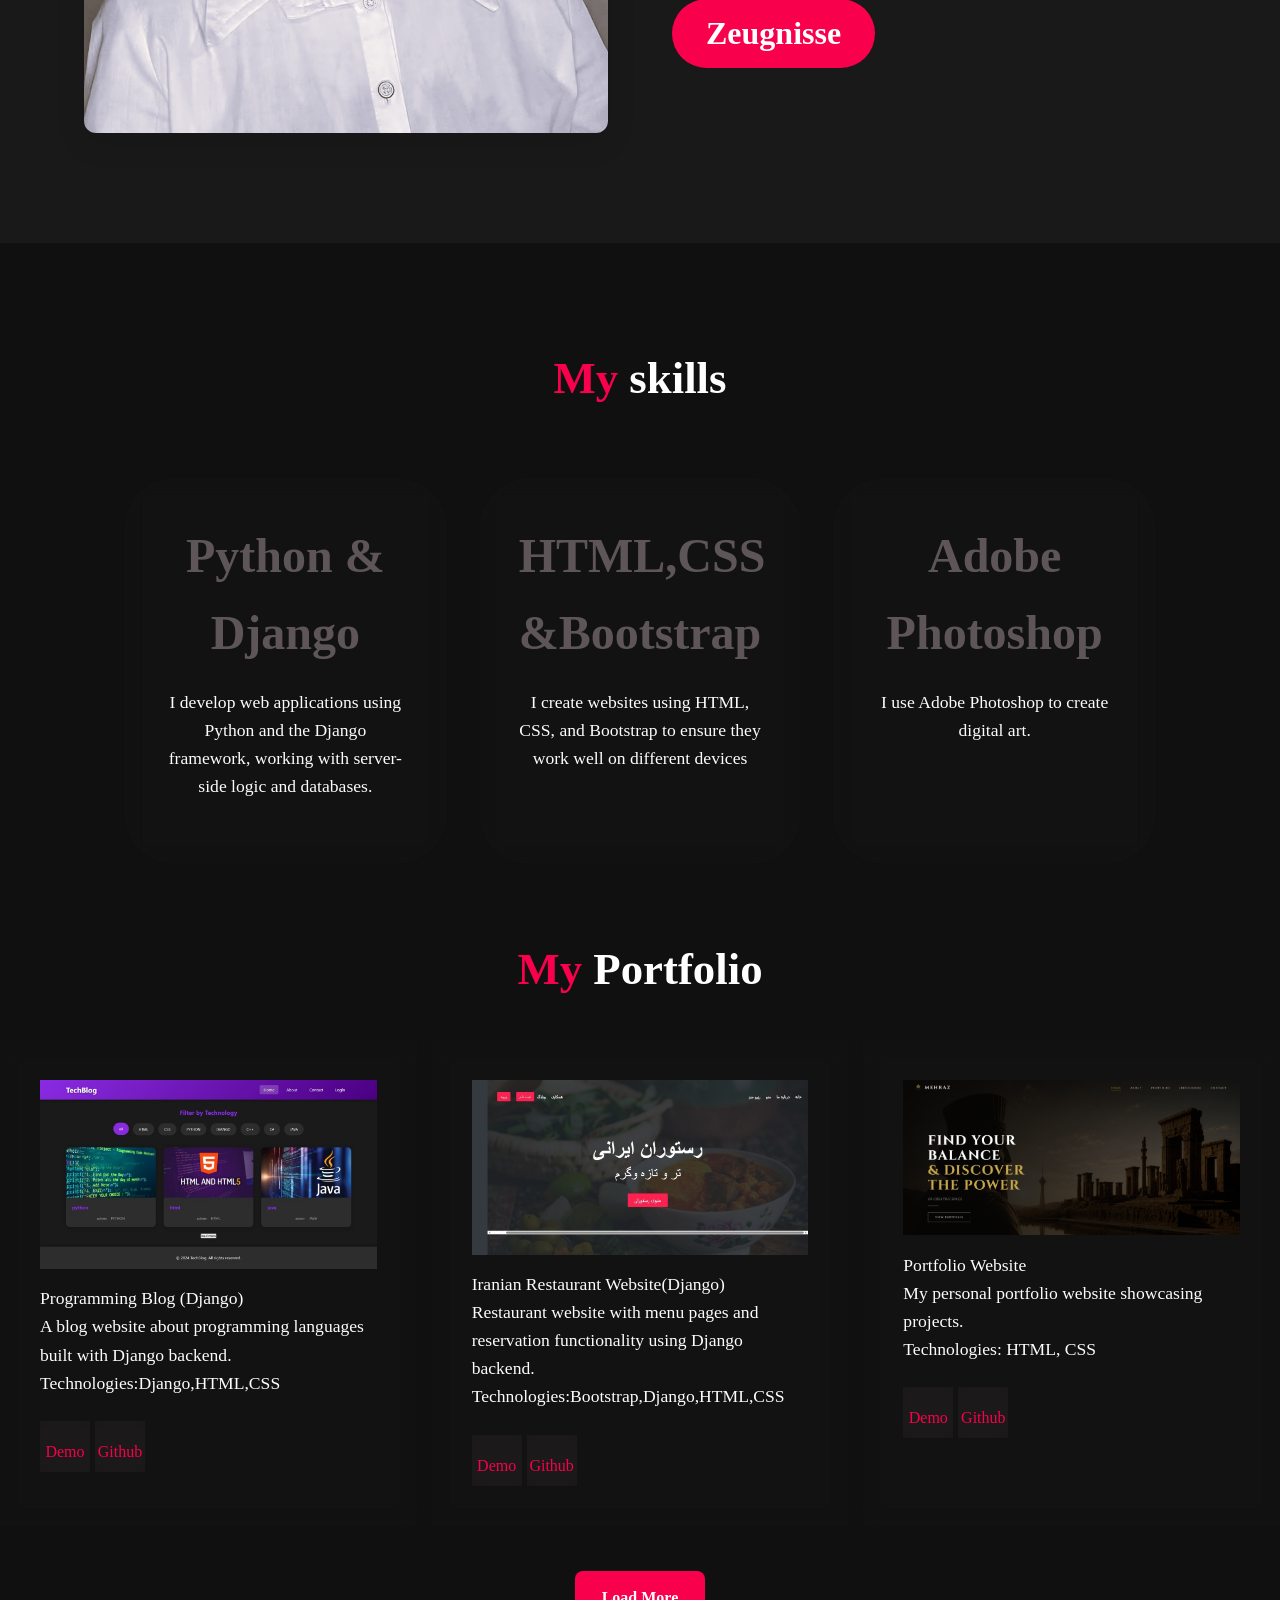
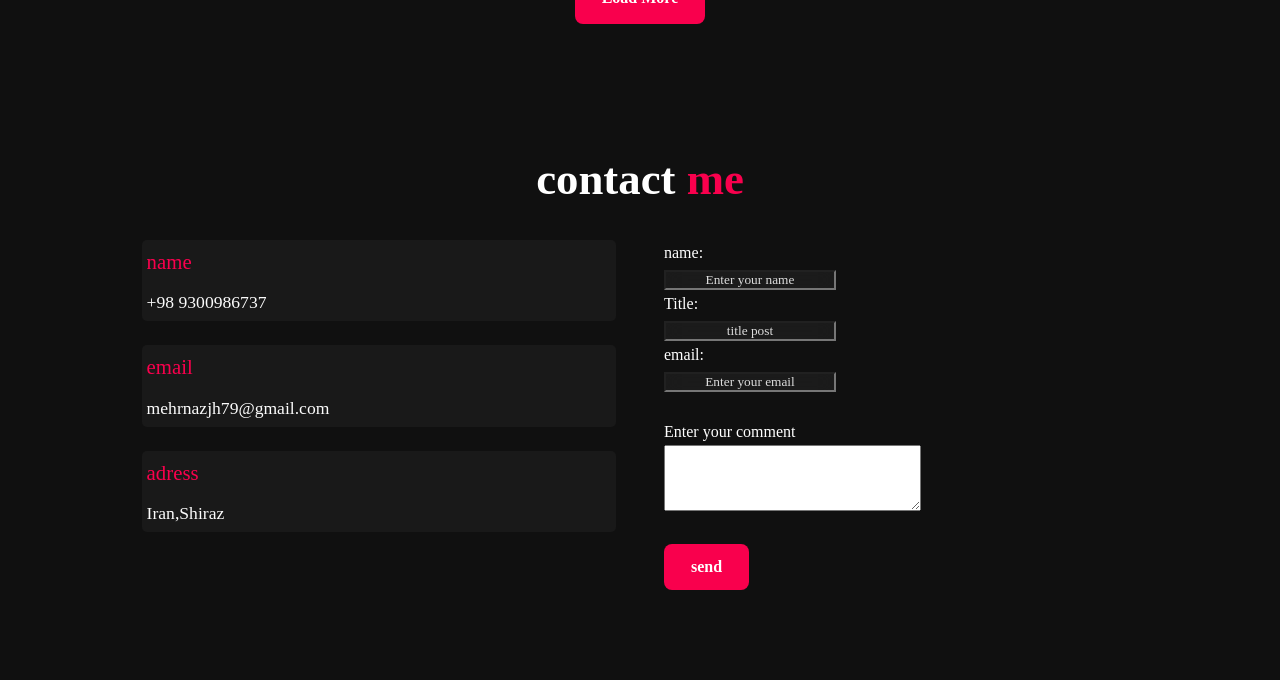
==== commit 31f01989: "Add files via upload" ====
--- a/index.html
+++ b/index.html
@@ -51,7 +51,7 @@
                     <div class="hero-status">
                         <div class="stat-item">
                             <span class="num">3+</span>
-                            <span class="label">Web Projects/span>
+                            <span class="label">Web Projects/span</span>
                         </div>
                         <div class="stat-item">
                             <span class="num">5+</span>
@@ -63,8 +63,8 @@
                         </div>
                     </div>
                         <form action="" class="newsletter-form">
-                            <input type="email" placeholder="mehrnazjh79@gmail.com">
-                            <input type="submit" value="Arbeit" >
+                            <input type="email" placeholder="          mehrnazjh79@gmail.com">
+                            <input type="submit" value="collaborations" >
                         </form>
                         <div class="hero-cta">
                           <a href="#" class="btn">Start WhatsApp Chat</a>
